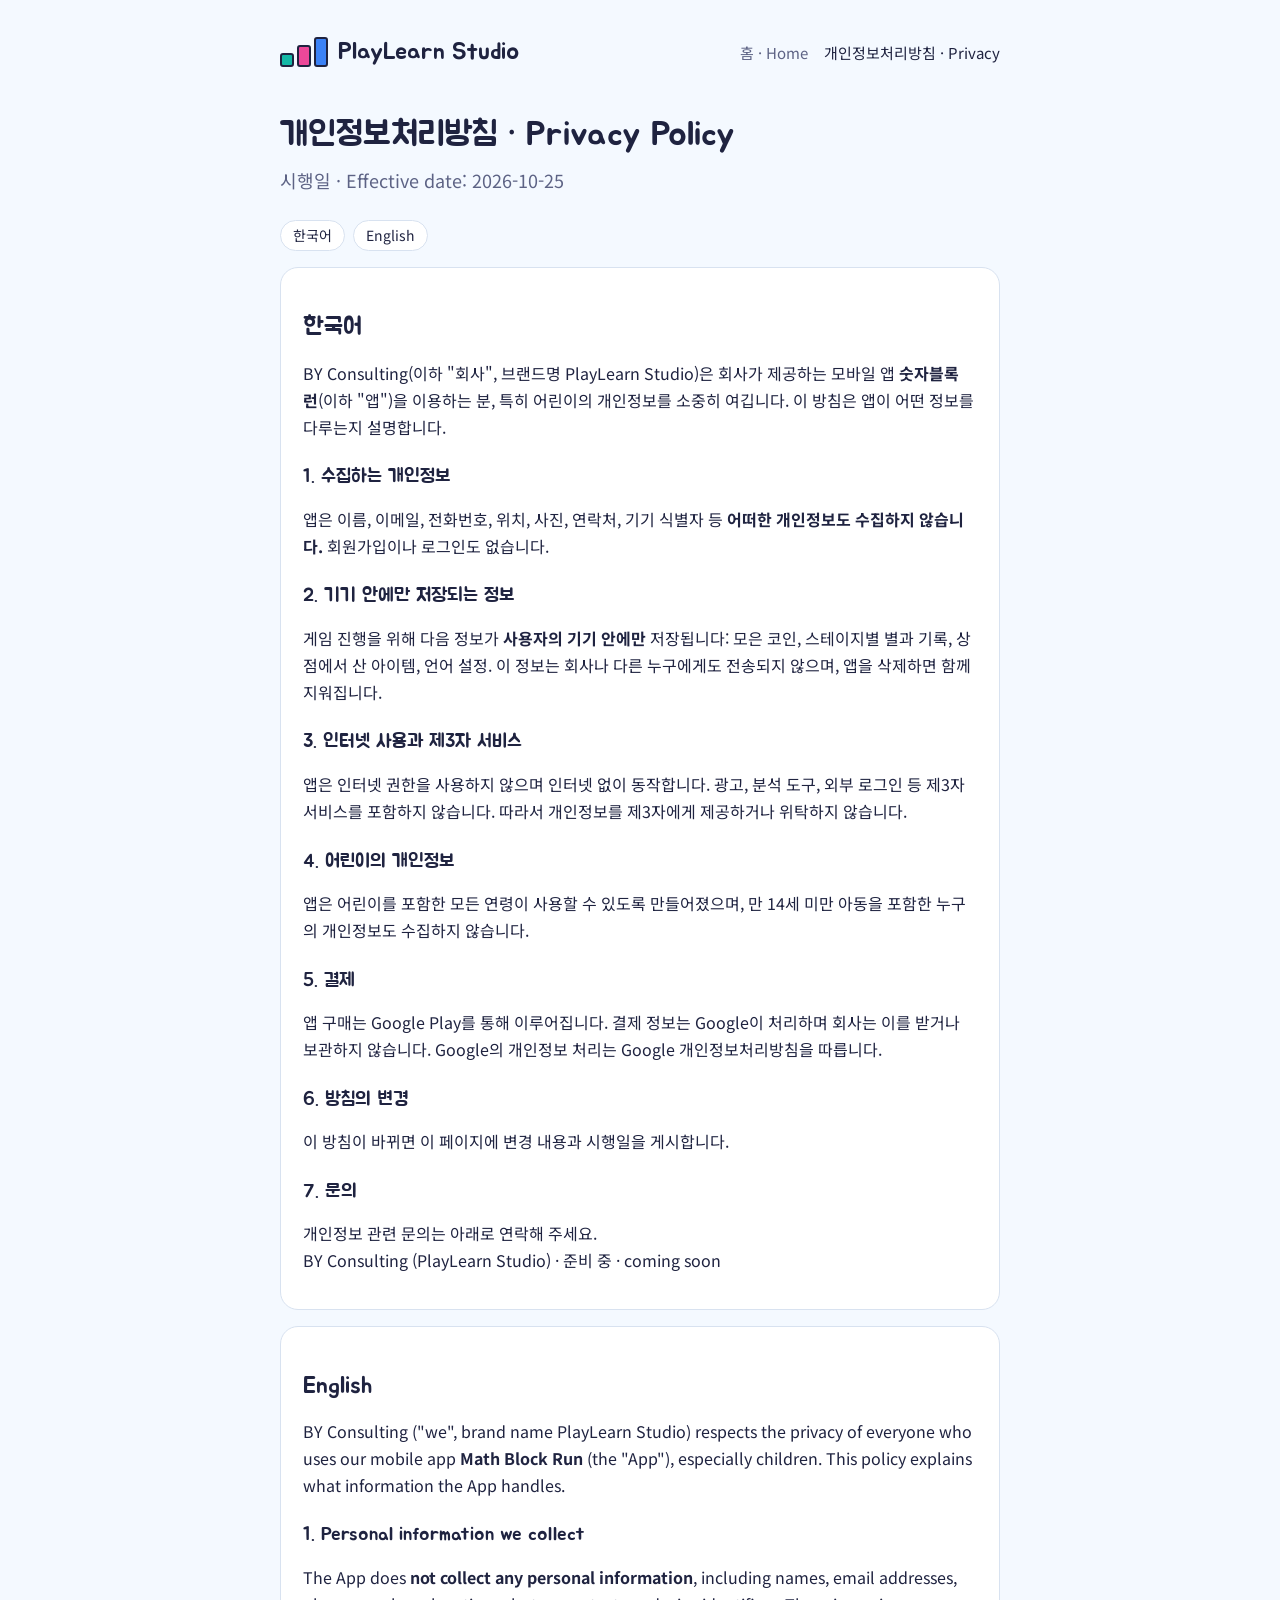
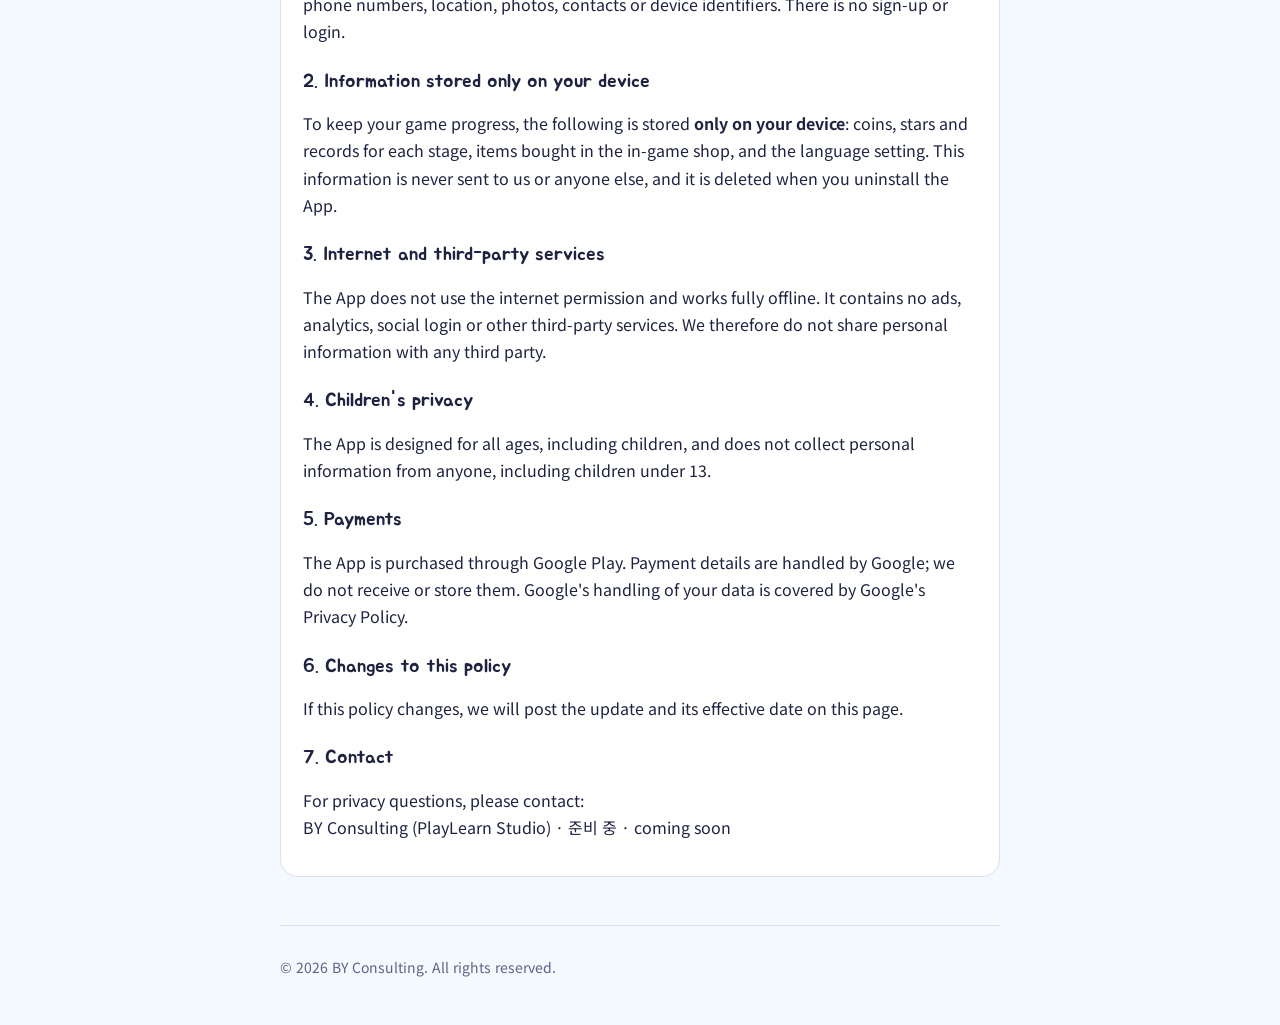
==== privacy.html @ c820a0f1 "PlayLearn Studio 웹사이트: 소개 페이지와 개인정보처리방침 Co-Authored-By: Claude Opus 5.5 <noreply@anthropic.com> Clau" ====
<!doctype html>
<html lang="ko">
<head>
<meta charset="utf-8">
<meta name="viewport" content="width=device-width, initial-scale=1, viewport-fit=cover">
<title>개인정보처리방침 · Privacy Policy | PlayLearn Studio</title>
<meta name="description" content="PlayLearn Studio 앱의 개인정보처리방침. Privacy policy for PlayLearn Studio apps.">
<link rel="icon" href="icon.png">
<link rel="preconnect" href="https://fonts.googleapis.com">
<link rel="preconnect" href="https://fonts.gstatic.com" crossorigin>
<link href="https://fonts.googleapis.com/css2?family=Jua&family=Noto+Sans+KR:wght@400;600&display=swap" rel="stylesheet">
<link rel="stylesheet" href="style.css">
</head>
<body>
<div class="wrap doc">
  <header class="site">
    <a class="brand" href="./"><span class="blocks" aria-hidden="true"><i></i><i></i><i></i></span>PlayLearn Studio</a>
    <nav><a href="./">홈 · Home</a><a href="privacy.html" aria-current="page">개인정보처리방침 · Privacy</a></nav>
  </header>

  <h1>개인정보처리방침 · Privacy Policy</h1>
  <p class="lead">시행일 · Effective date: 2026-10-25</p>
  <div class="lang"><a href="#ko">한국어</a><a href="#en">English</a></div>

  <section id="ko" lang="ko">
    <h2>한국어</h2>
    <p>BY Consulting(이하 "회사", 브랜드명 PlayLearn Studio)은 회사가 제공하는 모바일 앱 <b>숫자블록 런</b>(이하 "앱")을 이용하는 분, 특히 어린이의 개인정보를 소중히 여깁니다. 이 방침은 앱이 어떤 정보를 다루는지 설명합니다.</p>

    <h3>1. 수집하는 개인정보</h3>
    <p>앱은 이름, 이메일, 전화번호, 위치, 사진, 연락처, 기기 식별자 등 <b>어떠한 개인정보도 수집하지 않습니다.</b> 회원가입이나 로그인도 없습니다.</p>

    <h3>2. 기기 안에만 저장되는 정보</h3>
    <p>게임 진행을 위해 다음 정보가 <b>사용자의 기기 안에만</b> 저장됩니다: 모은 코인, 스테이지별 별과 기록, 상점에서 산 아이템, 언어 설정. 이 정보는 회사나 다른 누구에게도 전송되지 않으며, 앱을 삭제하면 함께 지워집니다.</p>

    <h3>3. 인터넷 사용과 제3자 서비스</h3>
    <p>앱은 인터넷 권한을 사용하지 않으며 인터넷 없이 동작합니다. 광고, 분석 도구, 외부 로그인 등 제3자 서비스를 포함하지 않습니다. 따라서 개인정보를 제3자에게 제공하거나 위탁하지 않습니다.</p>

    <h3>4. 어린이의 개인정보</h3>
    <p>앱은 어린이를 포함한 모든 연령이 사용할 수 있도록 만들어졌으며, 만 14세 미만 아동을 포함한 누구의 개인정보도 수집하지 않습니다.</p>

    <h3>5. 결제</h3>
    <p>앱 구매는 Google Play를 통해 이루어집니다. 결제 정보는 Google이 처리하며 회사는 이를 받거나 보관하지 않습니다. Google의 개인정보 처리는 Google 개인정보처리방침을 따릅니다.</p>

    <h3>6. 방침의 변경</h3>
    <p>이 방침이 바뀌면 이 페이지에 변경 내용과 시행일을 게시합니다.</p>

    <h3>7. 문의</h3>
    <p>개인정보 관련 문의는 아래로 연락해 주세요.<br>BY Consulting (PlayLearn Studio) · <span class="contact">준비 중 · coming soon</span></p>
  </section>

  <section id="en" lang="en">
    <h2>English</h2>
    <p>BY Consulting ("we", brand name PlayLearn Studio) respects the privacy of everyone who uses our mobile app <b>Math Block Run</b> (the "App"), especially children. This policy explains what information the App handles.</p>

    <h3>1. Personal information we collect</h3>
    <p>The App does <b>not collect any personal information</b>, including names, email addresses, phone numbers, location, photos, contacts or device identifiers. There is no sign-up or login.</p>

    <h3>2. Information stored only on your device</h3>
    <p>To keep your game progress, the following is stored <b>only on your device</b>: coins, stars and records for each stage, items bought in the in-game shop, and the language setting. This information is never sent to us or anyone else, and it is deleted when you uninstall the App.</p>

    <h3>3. Internet and third-party services</h3>
    <p>The App does not use the internet permission and works fully offline. It contains no ads, analytics, social login or other third-party services. We therefore do not share personal information with any third party.</p>

    <h3>4. Children's privacy</h3>
    <p>The App is designed for all ages, including children, and does not collect personal information from anyone, including children under 13.</p>

    <h3>5. Payments</h3>
    <p>The App is purchased through Google Play. Payment details are handled by Google; we do not receive or store them. Google's handling of your data is covered by Google's Privacy Policy.</p>

    <h3>6. Changes to this policy</h3>
    <p>If this policy changes, we will post the update and its effective date on this page.</p>

    <h3>7. Contact</h3>
    <p>For privacy questions, please contact:<br>BY Consulting (PlayLearn Studio) · <span class="contact">준비 중 · coming soon</span></p>
  </section>

  <footer><p>© 2026 BY Consulting. All rights reserved.</p></footer>
</div>
</body>
</html>
---- style.css ----
:root{
  --bg:#f4f9ff; --paper:#ffffff; --ink:#1f2340; --muted:#5d6385; --line:#d8e2f0;
  --teal:#14b8a6; --pink:#ec4899; --blue:#3b82f6; --orange:#f97316;
  --display:'Jua','Apple SD Gothic Neo','Malgun Gothic','Noto Sans KR',system-ui,sans-serif;
  --body:'Noto Sans KR','Apple SD Gothic Neo','Malgun Gothic',system-ui,sans-serif;
}
@media (prefers-color-scheme: dark){
  :root{ --bg:#141729; --paper:#1d2138; --ink:#eef1ff; --muted:#a8aecb; --line:#2e3352; }
}
*{box-sizing:border-box}
html{-webkit-text-size-adjust:100%}
body{margin:0;background:var(--bg);color:var(--ink);font-family:var(--body);font-size:16px;line-height:1.7}
a{color:var(--blue)}
.wrap{max-width:760px;margin:0 auto;padding:32px max(20px,env(safe-area-inset-left))}
header.site{display:flex;align-items:center;gap:12px;flex-wrap:wrap}
.brand{display:flex;align-items:center;gap:10px;text-decoration:none;color:var(--ink);font-family:var(--display);font-size:24px}
.blocks{display:flex;align-items:flex-end;gap:3px}
.blocks i{display:block;width:14px;border:2px solid var(--ink);border-radius:3px}
.blocks i:nth-child(1){height:14px;background:var(--teal)}
.blocks i:nth-child(2){height:22px;background:var(--pink)}
.blocks i:nth-child(3){height:30px;background:var(--blue)}
nav{margin-left:auto;display:flex;gap:16px;font-size:15px}
nav a{color:var(--muted);text-decoration:none}
nav a:hover,nav a[aria-current]{color:var(--ink)}
h1,h2,h3{font-family:var(--display);font-weight:400;line-height:1.3;text-wrap:balance}
h1{font-size:34px;margin:40px 0 8px}
h2{font-size:24px;margin:36px 0 8px}
h3{font-size:19px;margin:24px 0 4px}
.lead{font-size:18px;color:var(--muted);margin:0 0 24px}
.app{display:grid;grid-template-columns:88px 1fr;gap:18px;align-items:center;background:var(--paper);border:1px solid var(--line);border-radius:18px;padding:18px}
.app img{width:88px;height:88px;border-radius:20px;display:block}
.app h3{margin:0}
.app p{margin:4px 0 0;color:var(--muted)}
.tags{display:flex;flex-wrap:wrap;gap:6px;margin-top:8px}
.tags span{font-size:13px;border:1px solid var(--line);border-radius:999px;padding:2px 10px;color:var(--muted)}
.facts{display:grid;grid-template-columns:repeat(auto-fit,minmax(200px,1fr));gap:12px;margin:16px 0}
.facts div{background:var(--paper);border:1px solid var(--line);border-radius:14px;padding:14px 16px}
.facts b{display:block;font-family:var(--display);font-weight:400;font-size:17px}
.facts span{color:var(--muted);font-size:14px}
.doc section{background:var(--paper);border:1px solid var(--line);border-radius:18px;padding:8px 22px 18px;margin:16px 0}
.doc ul{padding-left:20px}
.lang{display:flex;gap:8px;margin:8px 0 0}
.lang a{font-size:14px;border:1px solid var(--line);border-radius:999px;padding:3px 12px;text-decoration:none;color:var(--ink);background:var(--paper)}
footer{margin-top:48px;padding-top:16px;border-top:1px solid var(--line);color:var(--muted);font-size:14px}
@media (max-width:480px){ h1{font-size:28px} .app{grid-template-columns:64px 1fr} .app img{width:64px;height:64px;border-radius:15px} nav{margin-left:0;width:100%} }
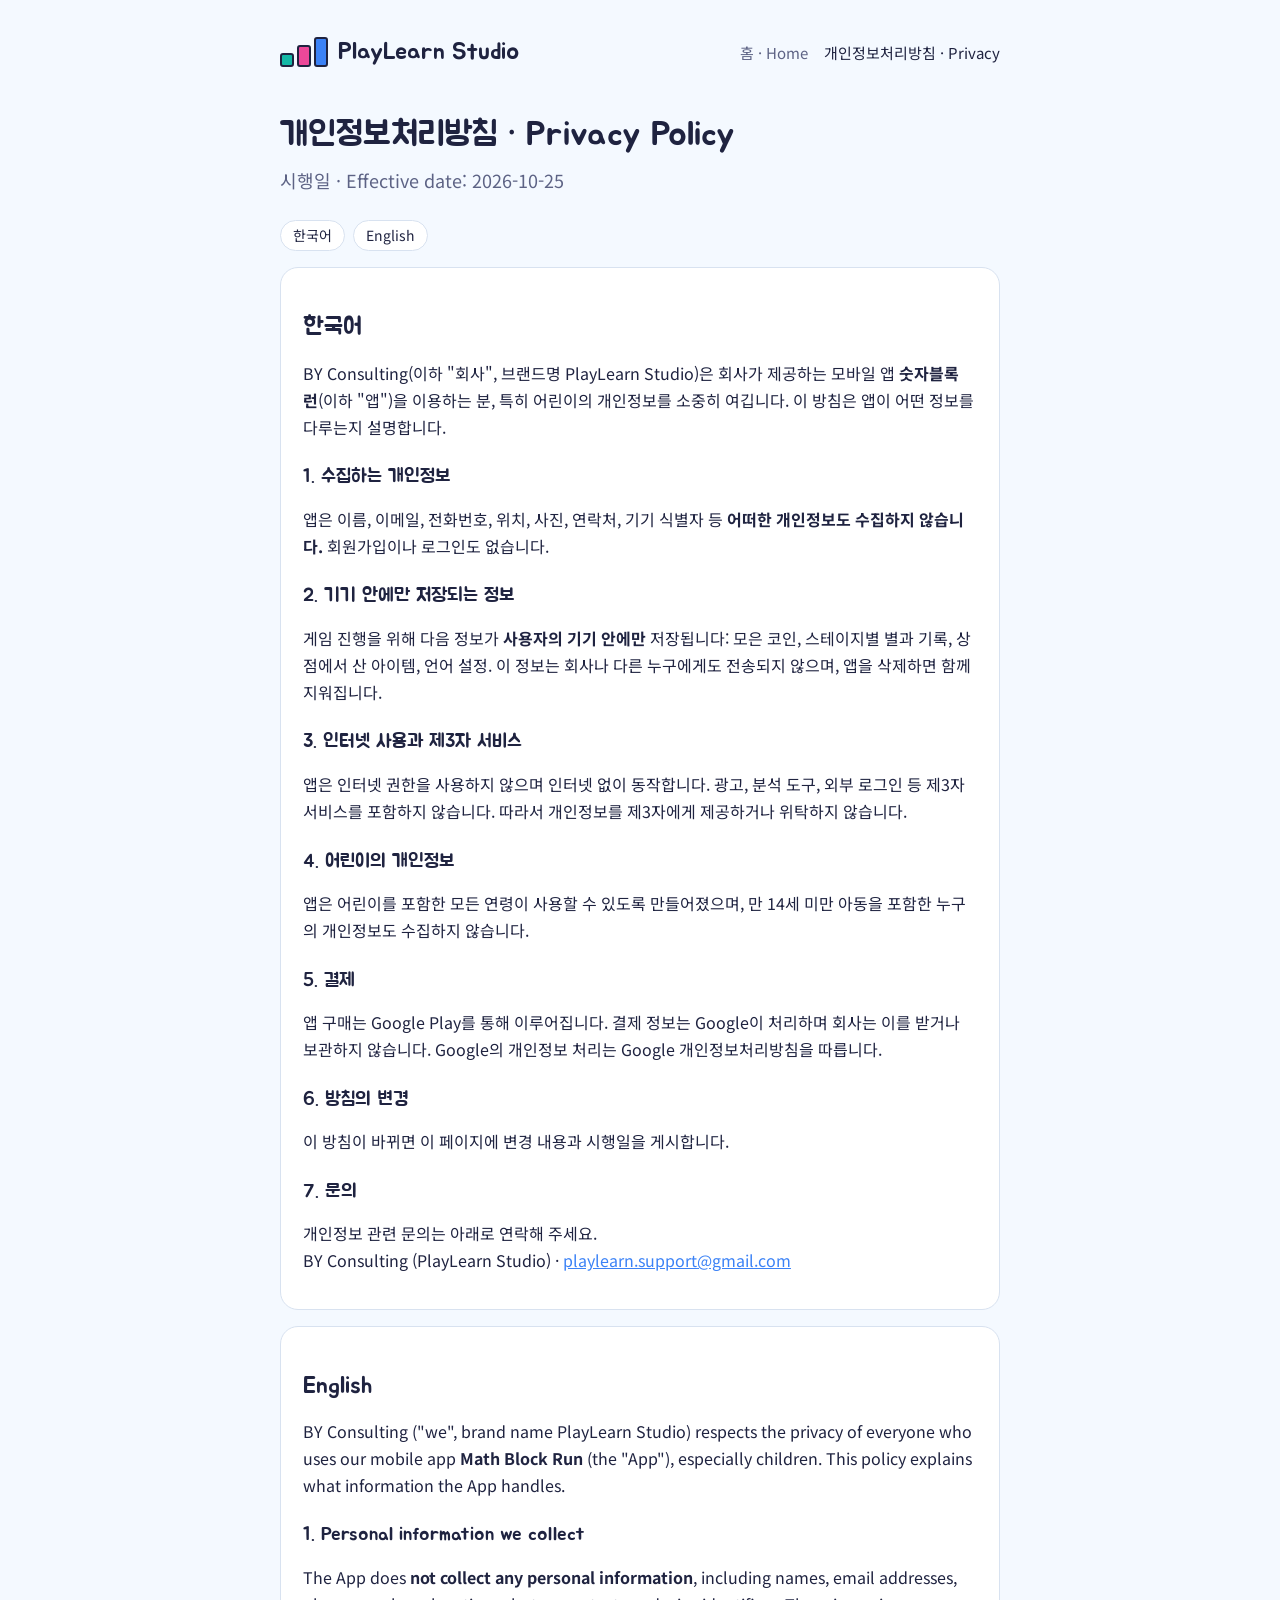
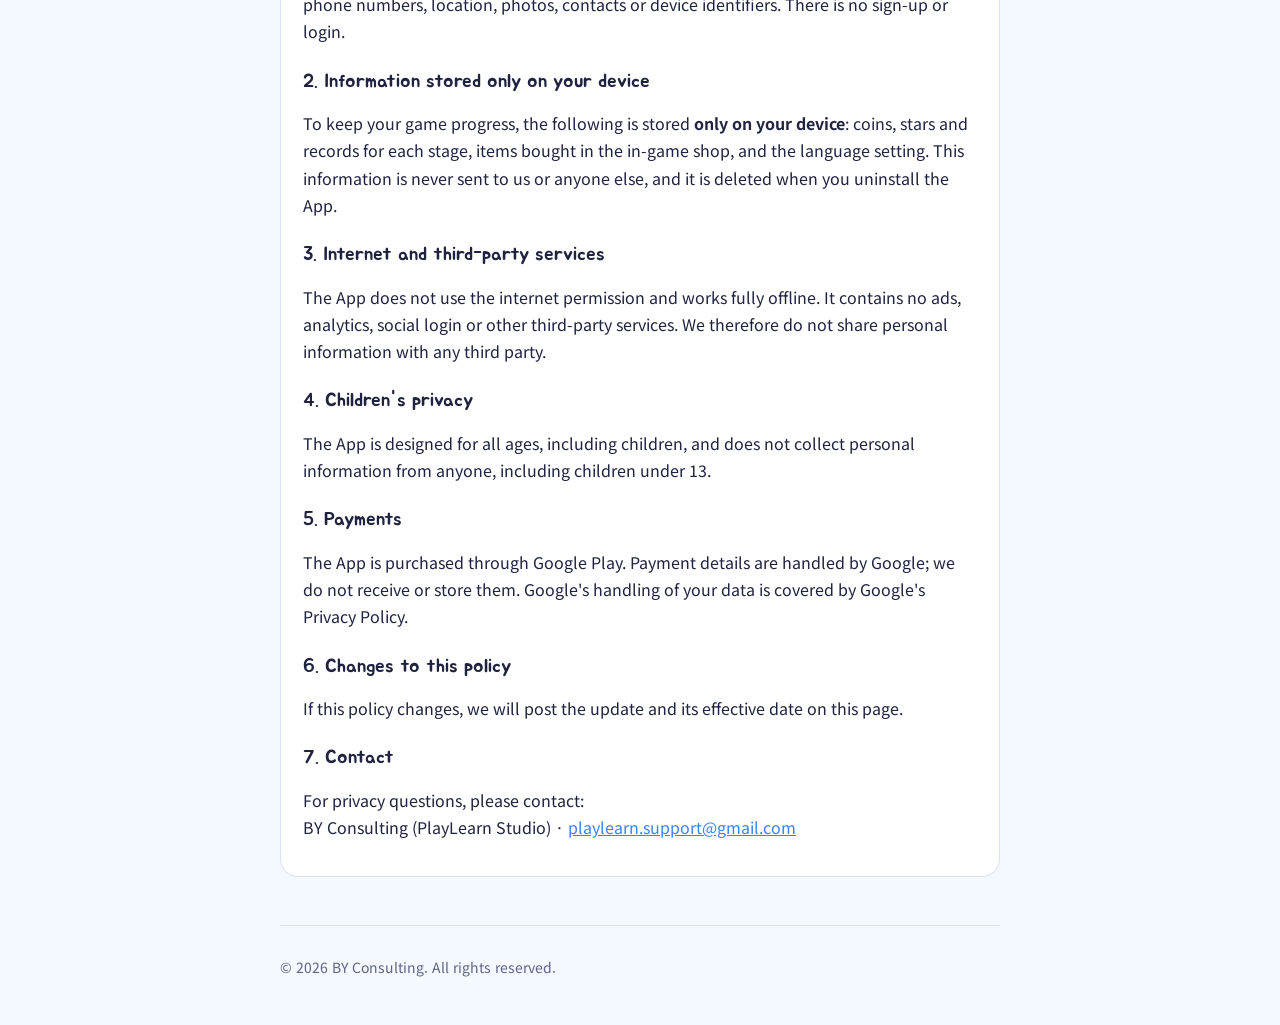
==== commit 21000033: "문의 이메일 추가: playlearn.support@gmail.com Co-Authored-By: Claude Opus 5.5 <noreply@anthropic.com> Claud" ====
--- a/privacy.html
+++ b/privacy.html
@@ -3,6 +3,7 @@
 <head>
 <meta charset="utf-8">
 <meta name="viewport" content="width=device-width, initial-scale=1, viewport-fit=cover">
+<meta name="google-site-verification" content="r0N-RGNy7rooUqdtt_Yj7F2VDtP2eMBQLLNfskmaRWU" />
 <title>개인정보처리방침 · Privacy Policy | PlayLearn Studio</title>
 <meta name="description" content="PlayLearn Studio 앱의 개인정보처리방침. Privacy policy for PlayLearn Studio apps.">
 <link rel="icon" href="icon.png">
@@ -45,7 +46,7 @@
     <p>이 방침이 바뀌면 이 페이지에 변경 내용과 시행일을 게시합니다.</p>
 
     <h3>7. 문의</h3>
-    <p>개인정보 관련 문의는 아래로 연락해 주세요.<br>BY Consulting (PlayLearn Studio) · <span class="contact">준비 중 · coming soon</span></p>
+    <p>개인정보 관련 문의는 아래로 연락해 주세요.<br>BY Consulting (PlayLearn Studio) · <a class="contact" href="mailto:playlearn.support@gmail.com">playlearn.support@gmail.com</a></p>
   </section>
 
   <section id="en" lang="en">
@@ -71,7 +72,7 @@
     <p>If this policy changes, we will post the update and its effective date on this page.</p>
 
     <h3>7. Contact</h3>
-    <p>For privacy questions, please contact:<br>BY Consulting (PlayLearn Studio) · <span class="contact">준비 중 · coming soon</span></p>
+    <p>For privacy questions, please contact:<br>BY Consulting (PlayLearn Studio) · <a class="contact" href="mailto:playlearn.support@gmail.com">playlearn.support@gmail.com</a></p>
   </section>
 
   <footer><p>© 2026 BY Consulting. All rights reserved.</p></footer>
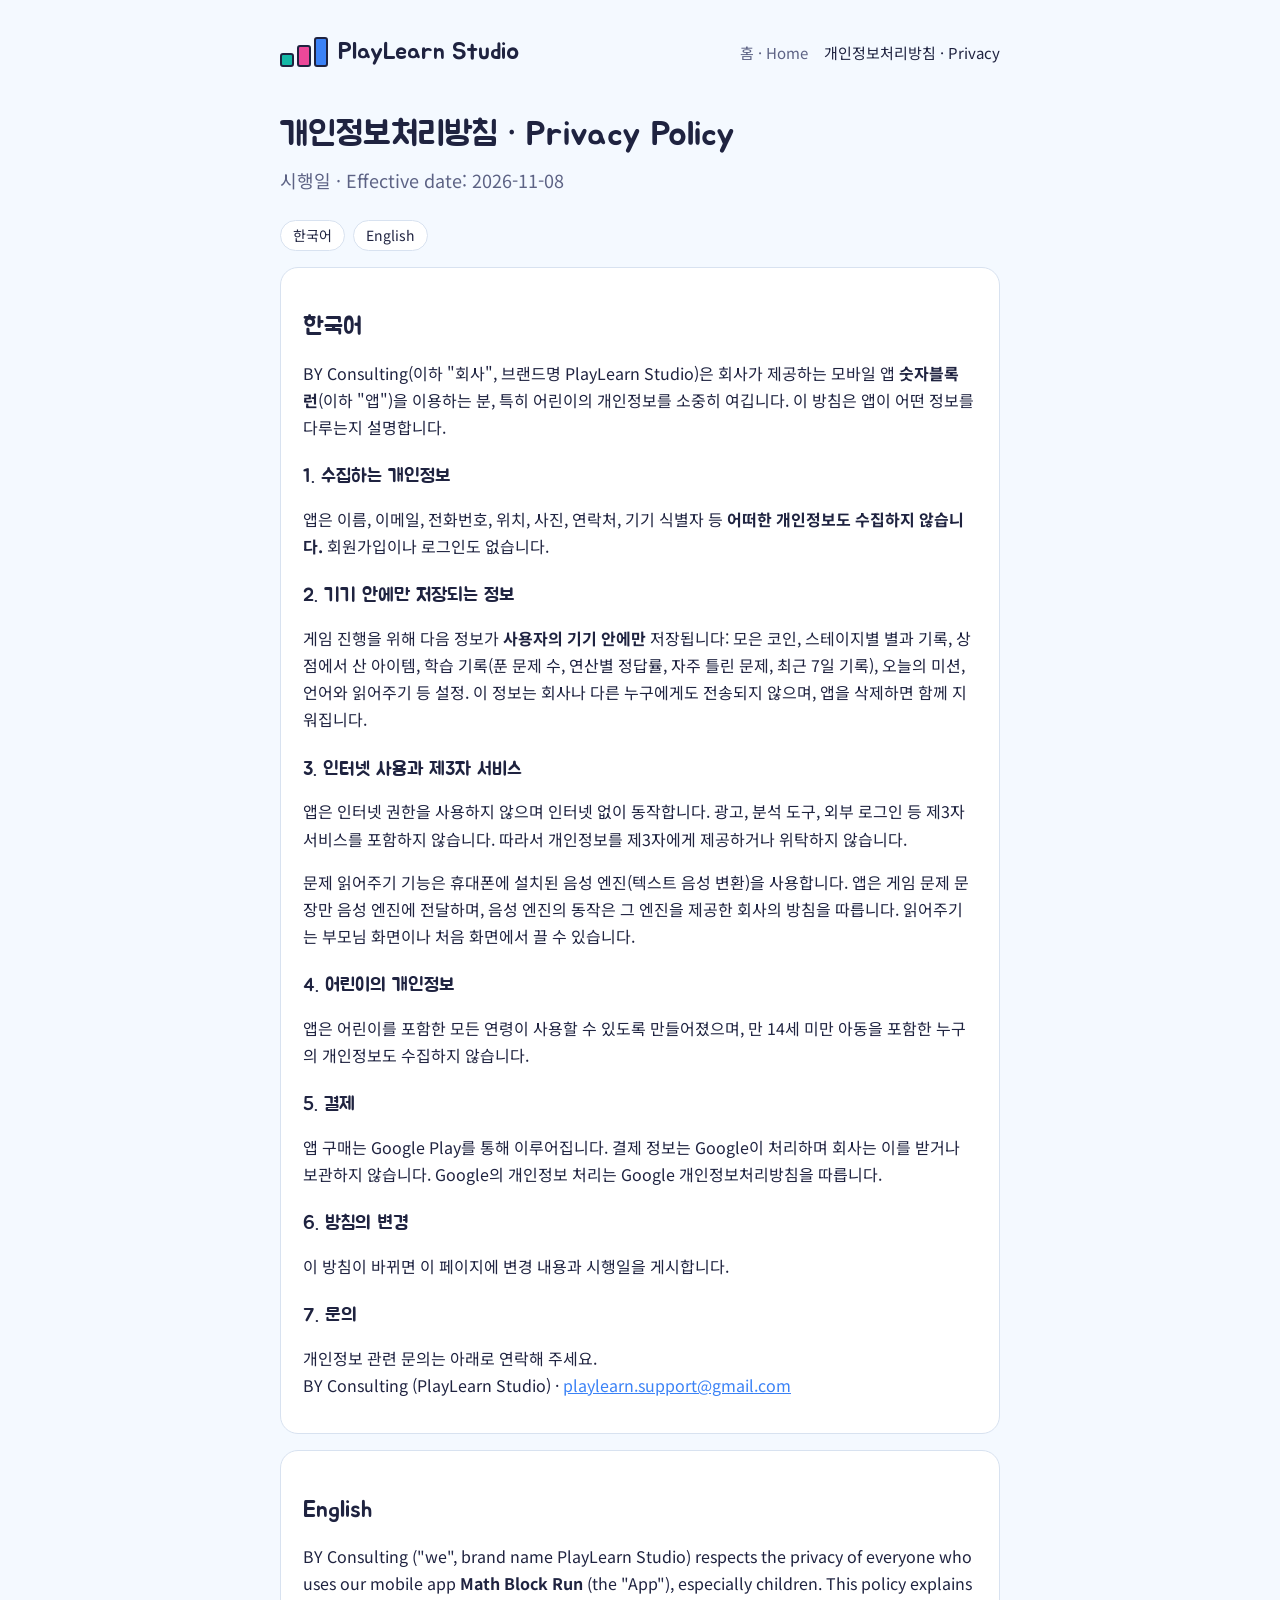
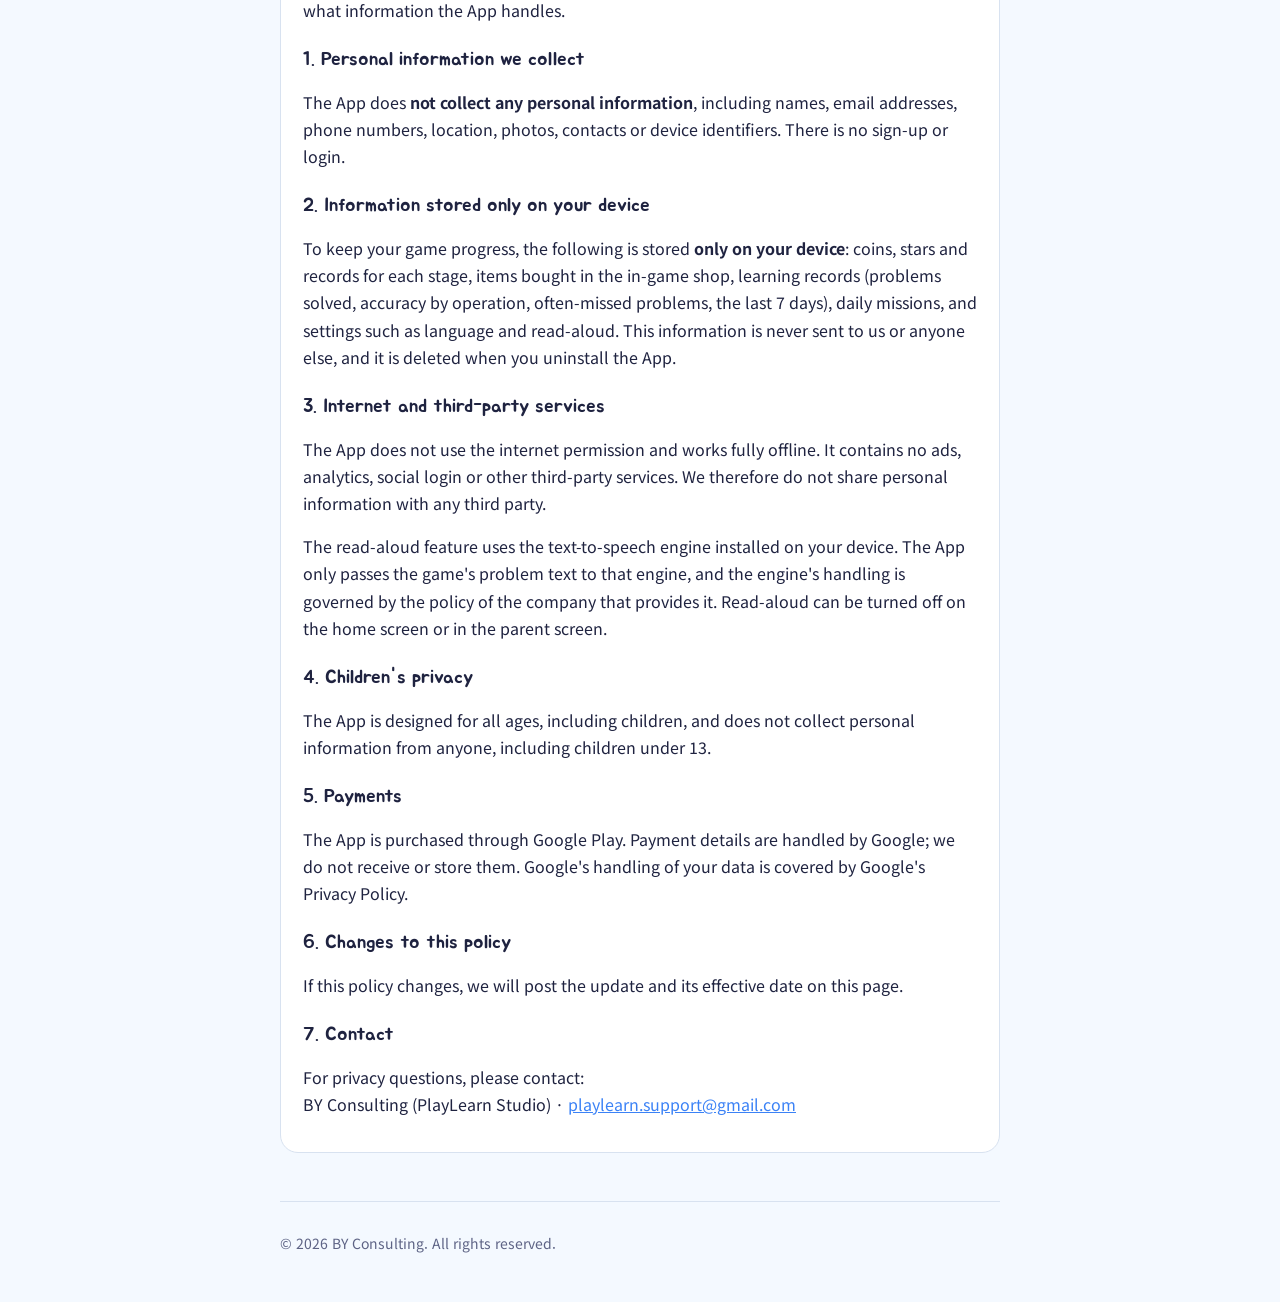
==== commit a0a44abe: "개인정보처리방침: 학습 기록, 읽어주기 안내 추가" ====
--- a/privacy.html
+++ b/privacy.html
@@ -20,7 +20,7 @@
   </header>
 
   <h1>개인정보처리방침 · Privacy Policy</h1>
-  <p class="lead">시행일 · Effective date: 2026-10-25</p>
+  <p class="lead">시행일 · Effective date: 2026-11-08</p>
   <div class="lang"><a href="#ko">한국어</a><a href="#en">English</a></div>
 
   <section id="ko" lang="ko">
@@ -31,10 +31,11 @@
     <p>앱은 이름, 이메일, 전화번호, 위치, 사진, 연락처, 기기 식별자 등 <b>어떠한 개인정보도 수집하지 않습니다.</b> 회원가입이나 로그인도 없습니다.</p>
 
     <h3>2. 기기 안에만 저장되는 정보</h3>
-    <p>게임 진행을 위해 다음 정보가 <b>사용자의 기기 안에만</b> 저장됩니다: 모은 코인, 스테이지별 별과 기록, 상점에서 산 아이템, 언어 설정. 이 정보는 회사나 다른 누구에게도 전송되지 않으며, 앱을 삭제하면 함께 지워집니다.</p>
+    <p>게임 진행을 위해 다음 정보가 <b>사용자의 기기 안에만</b> 저장됩니다: 모은 코인, 스테이지별 별과 기록, 상점에서 산 아이템, 학습 기록(푼 문제 수, 연산별 정답률, 자주 틀린 문제, 최근 7일 기록), 오늘의 미션, 언어와 읽어주기 등 설정. 이 정보는 회사나 다른 누구에게도 전송되지 않으며, 앱을 삭제하면 함께 지워집니다.</p>
 
     <h3>3. 인터넷 사용과 제3자 서비스</h3>
     <p>앱은 인터넷 권한을 사용하지 않으며 인터넷 없이 동작합니다. 광고, 분석 도구, 외부 로그인 등 제3자 서비스를 포함하지 않습니다. 따라서 개인정보를 제3자에게 제공하거나 위탁하지 않습니다.</p>
+    <p>문제 읽어주기 기능은 휴대폰에 설치된 음성 엔진(텍스트 음성 변환)을 사용합니다. 앱은 게임 문제 문장만 음성 엔진에 전달하며, 음성 엔진의 동작은 그 엔진을 제공한 회사의 방침을 따릅니다. 읽어주기는 부모님 화면이나 처음 화면에서 끌 수 있습니다.</p>
 
     <h3>4. 어린이의 개인정보</h3>
     <p>앱은 어린이를 포함한 모든 연령이 사용할 수 있도록 만들어졌으며, 만 14세 미만 아동을 포함한 누구의 개인정보도 수집하지 않습니다.</p>
@@ -57,10 +58,11 @@
     <p>The App does <b>not collect any personal information</b>, including names, email addresses, phone numbers, location, photos, contacts or device identifiers. There is no sign-up or login.</p>
 
     <h3>2. Information stored only on your device</h3>
-    <p>To keep your game progress, the following is stored <b>only on your device</b>: coins, stars and records for each stage, items bought in the in-game shop, and the language setting. This information is never sent to us or anyone else, and it is deleted when you uninstall the App.</p>
+    <p>To keep your game progress, the following is stored <b>only on your device</b>: coins, stars and records for each stage, items bought in the in-game shop, learning records (problems solved, accuracy by operation, often-missed problems, the last 7 days), daily missions, and settings such as language and read-aloud. This information is never sent to us or anyone else, and it is deleted when you uninstall the App.</p>
 
     <h3>3. Internet and third-party services</h3>
     <p>The App does not use the internet permission and works fully offline. It contains no ads, analytics, social login or other third-party services. We therefore do not share personal information with any third party.</p>
+    <p>The read-aloud feature uses the text-to-speech engine installed on your device. The App only passes the game's problem text to that engine, and the engine's handling is governed by the policy of the company that provides it. Read-aloud can be turned off on the home screen or in the parent screen.</p>
 
     <h3>4. Children's privacy</h3>
     <p>The App is designed for all ages, including children, and does not collect personal information from anyone, including children under 13.</p>
